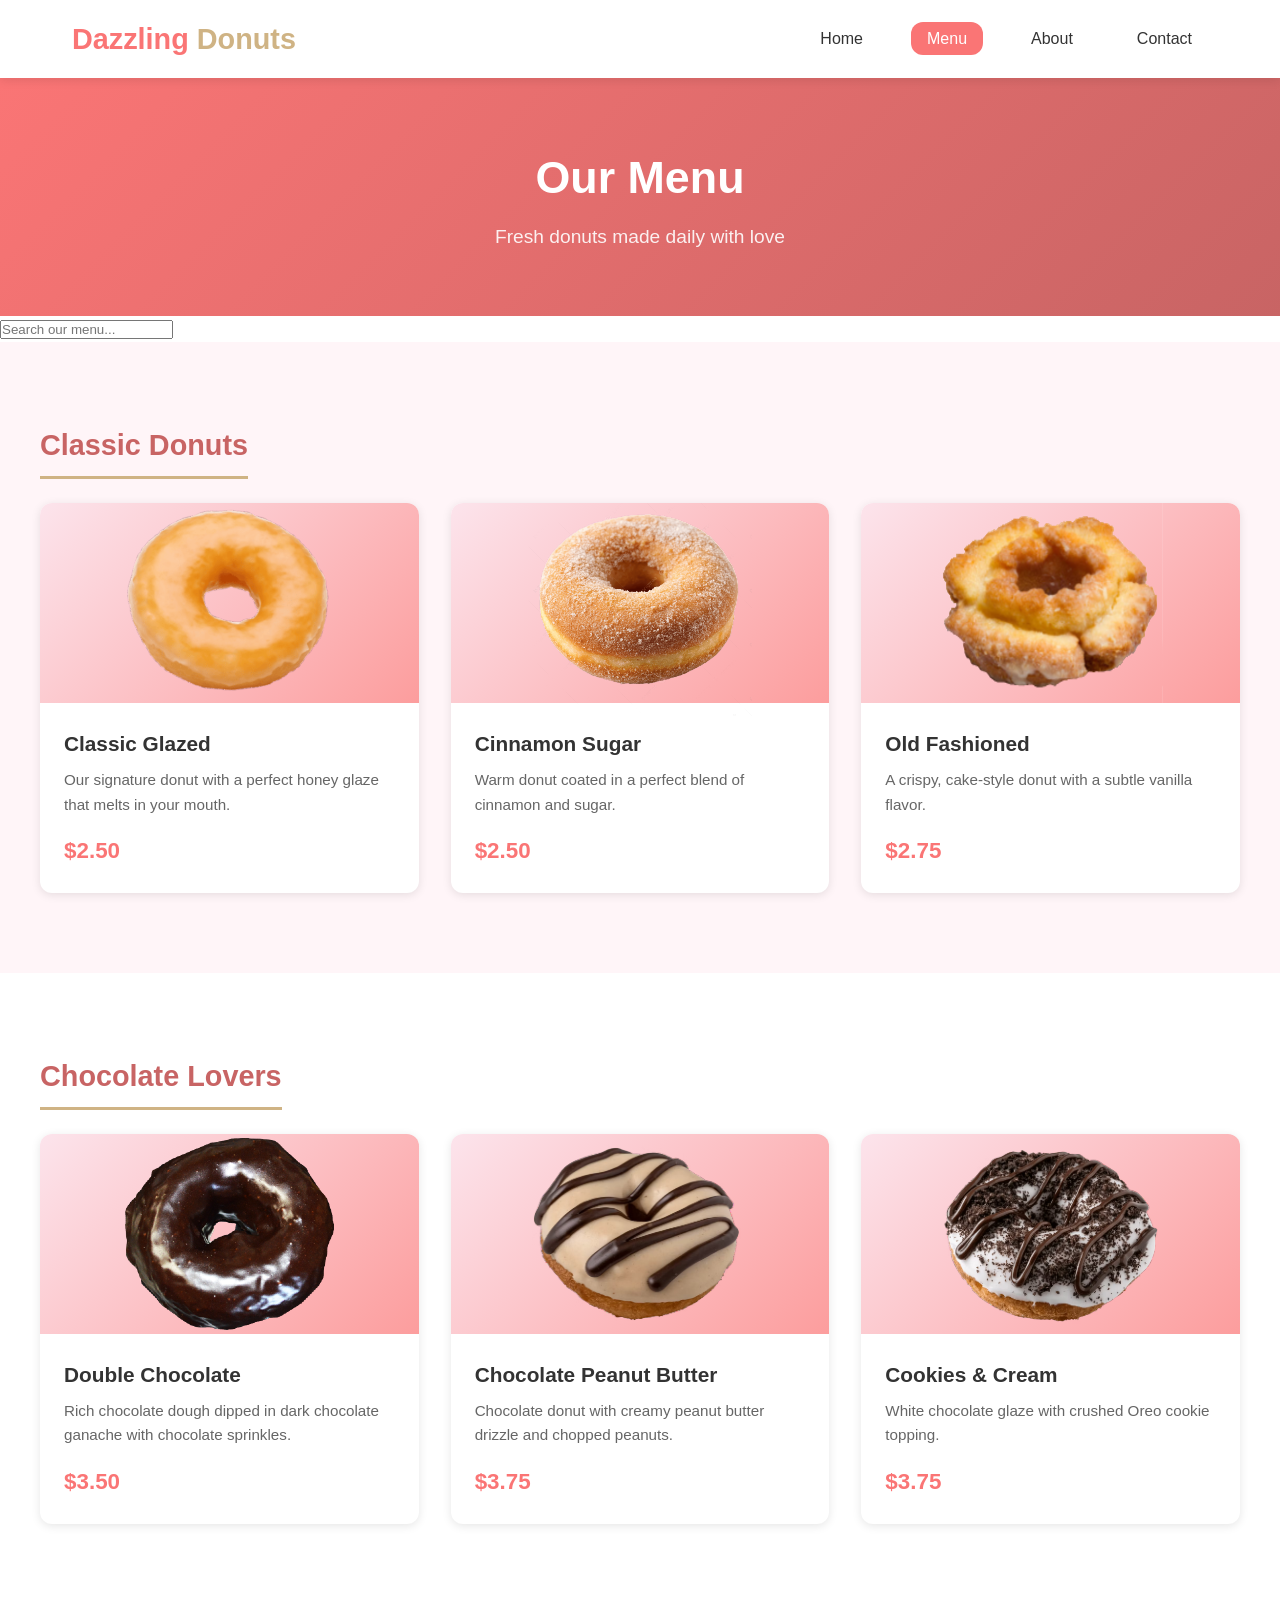
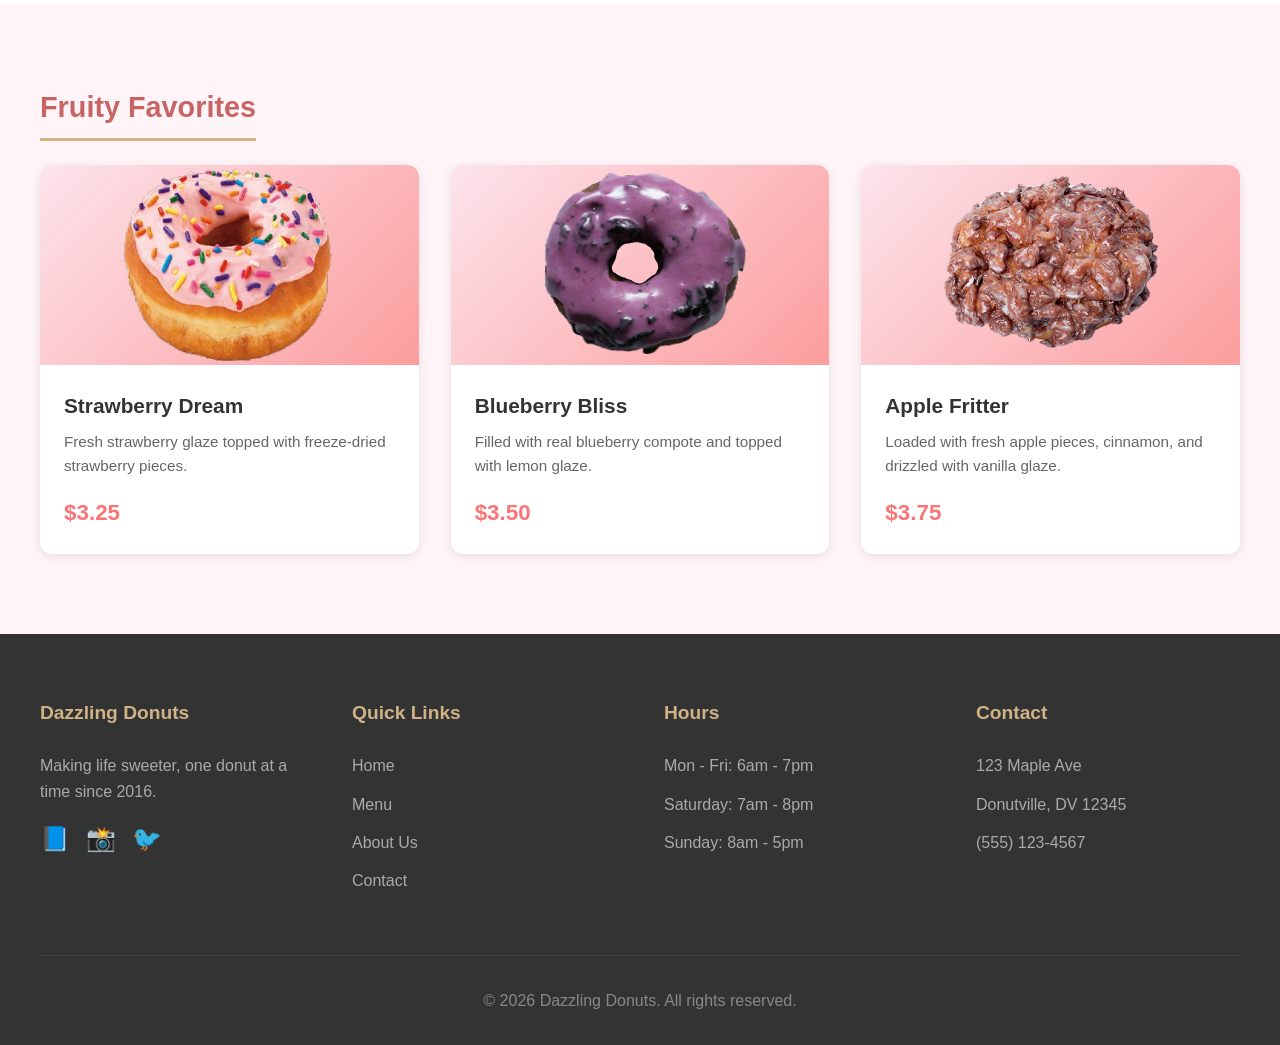
==== menu.html @ e4039db3 "Add search input bar to menu page between header and categories Co-authored-by: TybeeS <197638832+Ty" ====
<!DOCTYPE html>
<html lang="en">
<head>
  <meta charset="UTF-8">
  <meta name="viewport" content="width=device-width, initial-scale=1.0">
  <meta name="description" content="Explore our delicious menu of fresh, handcrafted donuts at Dazzling Donuts.">
  <title>Menu | Dazzling Donuts</title>
  <link rel="stylesheet" href="styles.css">
</head>
<body>
  <!-- Navigation -->
  <nav class="navbar">
    <div class="nav-container">
      <a href="index.html" class="logo">Dazzling <span>Donuts</span></a>
      <ul class="nav-links">
        <li><a href="index.html">Home</a></li>
        <li><a href="menu.html" class="active">Menu</a></li>
        <li><a href="about.html">About</a></li>
        <li><a href="contact.html">Contact</a></li>
      </ul>
      <div class="mobile-menu-btn" onclick="toggleMenu()">
        <span></span>
        <span></span>
        <span></span>
      </div>
    </div>
  </nav>

  <!-- Page Header -->
  <section class="page-header">
    <h1>Our Menu</h1>
    <p>Fresh donuts made daily with love</p>
  </section>

  <!-- Search Bar -->
  <div class="search-bar-container">
    <input type="search" id="search-input" class="search-input" placeholder="Search our menu..." aria-label="Search our menu">
  </div>

  <!-- Classic Donuts -->
  <section class="section section-light">
    <div class="container">
      <div class="menu-category">
        <h2 class="category-title">Classic Donuts</h2>
        <div class="menu-grid">
          <div class="menu-item">
            <div class="menu-image"><img src="img/glazed.png" alt="Classic Glazed Donut"></div>
            <div class="menu-content">
              <h3>Classic Glazed</h3>
              <p>Our signature donut with a perfect honey glaze that melts in your mouth.</p>
              <span class="menu-price">$2.50</span>
            </div>
          </div>
          <div class="menu-item">
            <div class="menu-image"><img src="img/cinnamon-sugar.png" alt="Cinnamon Sugar Donut"></div>
            <div class="menu-content">
              <h3>Cinnamon Sugar</h3>
              <p>Warm donut coated in a perfect blend of cinnamon and sugar.</p>
              <span class="menu-price">$2.50</span>
            </div>
          </div>
          <div class="menu-item">
            <div class="menu-image"><img src="img/old-fashioned.png" alt="Old Fashioned Donut"></div>
            <div class="menu-content">
              <h3>Old Fashioned</h3>
              <p>A crispy, cake-style donut with a subtle vanilla flavor.</p>
              <span class="menu-price">$2.75</span>
            </div>
          </div>
        </div>
      </div>
    </section>

      <!-- Chocolate Lovers -->
    <section class="section">
      <div class="container">
        <div class="menu-category">
          <h2 class="category-title">Chocolate Lovers</h2>
          <div class="menu-grid">
            <div class="menu-item">
              <div class="menu-image"><img src="img/double-chocolate.png" alt="Double Chocolate Donut"></div>
              <div class="menu-content">
                <h3>Double Chocolate</h3>
                <p>Rich chocolate dough dipped in dark chocolate ganache with chocolate sprinkles.</p>
                <span class="menu-price">$3.50</span>
              </div>
            </div>
            <div class="menu-item">
              <div class="menu-image"><img src="img/chocolate-pb.png" alt="Chocolate Peanut Butter Donut"></div>
              <div class="menu-content">
                <h3>Chocolate Peanut Butter</h3>
                <p>Chocolate donut with creamy peanut butter drizzle and chopped peanuts.</p>
                <span class="menu-price">$3.75</span>
              </div>
            </div>
            <div class="menu-item">
              <div class="menu-image"><img src="img/cookies-cream.png" alt="Cookies and Cream Donut"></div>
              <div class="menu-content">
                <h3>Cookies & Cream</h3>
                <p>White chocolate glaze with crushed Oreo cookie topping.</p>
                <span class="menu-price">$3.75</span>
              </div>
            </div>
          </div>
        </div>
      </div>
    </section>

      <!-- Fruity Favorites -->
      <section class="section section-light">
        <div class="container">
        <div class="menu-category">
          <h2 class="category-title">Fruity Favorites</h2>
          <div class="menu-grid">
            <div class="menu-item">
              <div class="menu-image"><img src="img/strawberry-dream.png" alt="Strawberry Dream Donut"></div>
              <div class="menu-content">
                <h3>Strawberry Dream</h3>
                <p>Fresh strawberry glaze topped with freeze-dried strawberry pieces.</p>
                <span class="menu-price">$3.25</span>
              </div>
            </div>
            <div class="menu-item">
              <div class="menu-image"><img src="img/blueberry.png" alt="Blueberry Bliss Donut"></div>
              <div class="menu-content">
                <h3>Blueberry Bliss</h3>
                <p>Filled with real blueberry compote and topped with lemon glaze.</p>
                <span class="menu-price">$3.50</span>
              </div>
            </div>
            <div class="menu-item">
              <div class="menu-image"><img src="img/apple-fritter.png" alt="Apple Fritter"></div>
              <div class="menu-content">
                <h3>Apple Fritter</h3>
                <p>Loaded with fresh apple pieces, cinnamon, and drizzled with vanilla glaze.</p>
                <span class="menu-price">$3.75</span>
              </div>
            </div>
          </div>
      </div>
    </div>
  </section>


  <!-- Footer -->
  <footer class="footer">
    <div class="footer-content">
      <div class="footer-section">
        <h3>Dazzling Donuts</h3>
        <p>Making life sweeter, one donut at a time since 2016.</p>
        <div class="social-links">
          <a href="#">📘</a>
          <a href="#">📸</a>
          <a href="#">🐦</a>
        </div>
      </div>
      <div class="footer-section">
        <h3>Quick Links</h3>
        <a href="index.html">Home</a>
        <a href="menu.html">Menu</a>
        <a href="about.html">About Us</a>
        <a href="contact.html">Contact</a>
      </div>
      <div class="footer-section">
        <h3>Hours</h3>
        <p>Mon - Fri: 6am - 7pm</p>
        <p>Saturday: 7am - 8pm</p>
        <p>Sunday: 8am - 5pm</p>
      </div>
      <div class="footer-section">
        <h3>Contact</h3>
        <p>123 Maple Ave</p>
        <p>Donutville, DV 12345</p>
        <p>(555) 123-4567</p>
      </div>
    </div>
    <div class="footer-bottom">
      <p>&copy; 2026 Dazzling Donuts. All rights reserved.</p>
    </div>
  </footer>

  <script>
    function toggleMenu() {
      document.querySelector('.nav-links').classList.toggle('active');
    }
  </script>
</body>
</html>
---- styles.css ----
/* Dazzling Donuts - Modern Responsive Styles */

/* CSS Variables */
:root {
  --primary-color: #FA7575;
  --primary-dark: #C76161fa;
  --secondary-color: #CFB384;
  --text-dark: #333;
  --text-light: #666;
  --bg-light: #fff5f8;
  --white: #ffffff;
  --shadow: 0 2px 10px rgba(0, 0, 0, 0.1);
  --shadow-hover: 0 4px 20px rgba(0, 0, 0, 0.15);
  --border-radius: 12px;
  --transition: all 0.3s ease;
}

/* Reset & Base */
* {
  margin: 0;
  padding: 0;
  box-sizing: border-box;
}

html {
  scroll-behavior: smooth;
}

body {
  font-family: 'Segoe UI', Tahoma, Geneva, Verdana, sans-serif;
  line-height: 1.6;
  color: var(--text-dark);
  background-color: var(--white);
}

a {
  text-decoration: none;
  color: inherit;
}

ul {
  list-style: none;
}

img {
  max-width: 100%;
  height: auto;
}

/* Navigation */
.navbar {
  background: var(--white);
  box-shadow: var(--shadow);
  position: sticky;
  top: 0;
  z-index: 1000;
}

.nav-container {
  max-width: 1200px;
  margin: 0 auto;
  padding: 1rem 2rem;
  display: flex;
  justify-content: space-between;
  align-items: center;
}

.logo {
  font-size: 1.8rem;
  font-weight: 700;
  color: var(--primary-color);
}

.logo span {
  color: var(--secondary-color);
}

.nav-links {
  display: flex;
  gap: 2rem;
}

.nav-links a {
  font-weight: 500;
  padding: 0.5rem 1rem;
  border-radius: var(--border-radius);
  transition: var(--transition);
}

.nav-links a:hover,
.nav-links a.active {
  background: var(--primary-color);
  color: var(--white);
}

.mobile-menu-btn {
  display: none;
  flex-direction: column;
  gap: 5px;
  cursor: pointer;
  padding: 5px;
}

.mobile-menu-btn span {
  width: 25px;
  height: 3px;
  background: var(--primary-color);
  border-radius: 2px;
  transition: var(--transition);
}

/* Hero Section */
.hero {
  background: linear-gradient(rgba(0, 0, 0, 0.5), rgba(0, 0, 0, 0.5)), url('img/new_donuts.png');
  background-size: cover;
  background-position: center;
  background-repeat: no-repeat;
  color: var(--white);
  padding: 8rem 2rem;
  text-align: center;
}

.hero h1 {
  font-size: 3.5rem;
  margin-bottom: 1rem;
  text-shadow: 2px 2px 4px rgba(0, 0, 0, 0.2);
}

.hero p {
  font-size: 1.3rem;
  max-width: 600px;
  margin: 0 auto 2rem;
  opacity: 0.95;
}

.btn {
  display: inline-block;
  padding: 1rem 2.5rem;
  border-radius: 50px;
  font-weight: 600;
  font-size: 1.1rem;
  transition: var(--transition);
  cursor: pointer;
  border: none;
}

.btn-primary {
  background: var(--primary-color);
  color: var(--white);
}

.btn-primary:hover {
  background: var(--primary-dark);
  transform: translateY(-2px);
}

.btn-secondary {
  background: var(--white);
  color: var(--primary-color);
}

.btn-secondary:hover {
  background: var(--bg-light);
  transform: translateY(-2px);
}

/* Page Header */
.page-header {
  background: linear-gradient(135deg, var(--primary-color), var(--primary-dark));
  color: var(--white);
  padding: 4rem 2rem;
  text-align: center;
}

.page-header h1 {
  font-size: 2.8rem;
  margin-bottom: 0.5rem;
}

.page-header p {
  font-size: 1.2rem;
  opacity: 0.9;
}

/* Sections */
.section {
  padding: 5rem 2rem;
}

.section-light {
  background: var(--bg-light);
}

.container {
  max-width: 1200px;
  margin: 0 auto;
}

.section-title {
  text-align: center;
  margin-bottom: 3rem;
}

.section-title h2 {
  font-size: 2.5rem;
  color: var(--primary-color);
  margin-bottom: 0.5rem;
}

.section-title p {
  color: var(--text-light);
  font-size: 1.1rem;
}

/* Feature Cards */
.features-grid {
  display: grid;
  grid-template-columns: repeat(auto-fit, minmax(280px, 1fr));
  gap: 2rem;
}

.feature-card {
  background: var(--white);
  padding: 2.5rem;
  border-radius: var(--border-radius);
  box-shadow: var(--shadow);
  text-align: center;
  transition: var(--transition);
}

.feature-card:hover {
  transform: translateY(-5px);
  box-shadow: var(--shadow-hover);
}

.feature-icon {
  font-size: 3rem;
  margin-bottom: 1rem;
}

.feature-card h3 {
  color: var(--primary-color);
  margin-bottom: 1rem;
  font-size: 1.4rem;
}

.feature-card p {
  color: var(--text-light);
}

/* Menu Grid */
.menu-grid {
  display: grid;
  grid-template-columns: repeat(auto-fit, minmax(300px, 1fr));
  gap: 2rem;
}

.menu-item {
  background: var(--white);
  border-radius: var(--border-radius);
  box-shadow: var(--shadow);
  overflow: hidden;
  transition: var(--transition);
}

.menu-item:hover {
  transform: translateY(-5px);
  box-shadow: var(--shadow-hover);
}

.menu-image {
  height: 200px;
  background: linear-gradient(135deg, #fce4ec, #FC9D9D);
  display: flex;
  align-items: center;
  justify-content: center;
  font-size: 4rem;
}

.menu-content {
  padding: 1.5rem;
}

.menu-content h3 {
  color: var(--text-dark);
  margin-bottom: 0.5rem;
  font-size: 1.3rem;
}

.menu-content p {
  color: var(--text-light);
  margin-bottom: 1rem;
  font-size: 0.95rem;
}

.menu-price {
  font-size: 1.4rem;
  font-weight: 700;
  color: var(--primary-color);
}

/* Menu Categories */
.menu-category {
  margin-bottom: 4rem;
}

.menu-category:last-child {
  margin-bottom: 0;
}

.category-title {
  font-size: 1.8rem;
  color: var(--primary-dark);
  margin-bottom: 1.5rem;
  padding-bottom: 0.5rem;
  border-bottom: 3px solid var(--secondary-color);
  display: inline-block;
}

/* About Content */
.about-content {
  display: grid;
  grid-template-columns: 1fr 1fr;
  gap: 4rem;
  align-items: center;
}

.about-text h2 {
  font-size: 2rem;
  color: var(--primary-color);
  margin-bottom: 1.5rem;
}

.about-text p {
  color: var(--text-light);
  margin-bottom: 1rem;
  line-height: 1.8;
}

.about-image {
  border-radius: var(--border-radius);
  height: 400px;
  overflow: hidden;
}

.about-image img {
  width: 100%;
  height: 100%;
  object-fit: cover;
}

/* Team Section */
.team-grid {
  display: grid;
  grid-template-columns: repeat(auto-fit, minmax(250px, 1fr));
  gap: 2rem;
}

.team-member {
  text-align: center;
  background: var(--white);
  padding: 2rem;
  border-radius: var(--border-radius);
  box-shadow: var(--shadow);
}

.team-avatar {
  width: 120px;
  height: 120px;
  background: linear-gradient(135deg, var(--primary-color), var(--secondary-color));
  border-radius: 50%;
  margin: 0 auto 1rem;
  display: flex;
  align-items: center;
  justify-content: center;
  font-size: 3rem;
}

.team-member h3 {
  color: var(--text-dark);
  margin-bottom: 0.3rem;
}

.team-member .role {
  color: var(--primary-color);
  font-weight: 500;
}

/* Contact Section */
.contact-grid {
  display: grid;
  grid-template-columns: 1fr 1fr;
  gap: 4rem;
}

.contact-form {
  background: var(--white);
  padding: 2.5rem;
  border-radius: var(--border-radius);
  box-shadow: var(--shadow);
}

.form-group {
  margin-bottom: 1.5rem;
}

.form-group label {
  display: block;
  margin-bottom: 0.5rem;
  font-weight: 500;
  color: var(--text-dark);
}

.form-group input,
.form-group textarea {
  width: 100%;
  padding: 1rem;
  border: 2px solid #eee;
  border-radius: 8px;
  font-size: 1rem;
  font-family: inherit;
  transition: var(--transition);
}

.form-group input:focus,
.form-group textarea:focus {
  outline: none;
  border-color: var(--primary-color);
}

.form-group textarea {
  resize: vertical;
  min-height: 150px;
}

.contact-info {
  padding: 2rem 0;
}

.contact-info h2 {
  font-size: 2rem;
  color: var(--primary-color);
  margin-bottom: 2rem;
}

.info-item {
  display: flex;
  align-items: flex-start;
  gap: 1rem;
  margin-bottom: 2rem;
}

.info-icon {
  font-size: 1.5rem;
  background: var(--bg-light);
  padding: 1rem;
  border-radius: 50%;
}

.info-item h3 {
  color: var(--text-dark);
  margin-bottom: 0.3rem;
}

.info-item p {
  color: var(--text-light);
}

/* Hours Table */
.hours-table {
  width: 100%;
  margin-top: 2rem;
}

.hours-table h3 {
  color: var(--primary-color);
  margin-bottom: 1rem;
}

.hours-table table {
  width: 100%;
  border-collapse: collapse;
}

.hours-table td {
  padding: 0.8rem 0;
  border-bottom: 1px solid #eee;
}

.hours-table td:last-child {
  text-align: right;
  color: var(--text-light);
}

/* Footer */
.footer {
  background: var(--text-dark);
  color: var(--white);
  padding: 4rem 2rem 2rem;
}

.footer-content {
  max-width: 1200px;
  margin: 0 auto;
  display: grid;
  grid-template-columns: repeat(auto-fit, minmax(200px, 1fr));
  gap: 3rem;
}

.footer-section h3 {
  color: var(--secondary-color);
  margin-bottom: 1.5rem;
  font-size: 1.2rem;
}

.footer-section p,
.footer-section a {
  color: #aaa;
  margin-bottom: 0.8rem;
  display: block;
}

.footer-section a:hover {
  color: var(--white);
}

.footer-bottom {
  max-width: 1200px;
  margin: 3rem auto 0;
  padding-top: 2rem;
  border-top: 1px solid #444;
  text-align: center;
  color: #888;
}

.social-links {
  display: flex;
  gap: 1rem;
  margin-top: 1rem;
}

.social-links a {
  font-size: 1.5rem;
  transition: var(--transition);
}

.social-links a:hover {
  transform: scale(1.2);
}

/* Responsive Design */
@media (max-width: 968px) {
  .about-content,
  .contact-grid {
    grid-template-columns: 1fr;
    gap: 2rem;
  }

  .about-image {
    height: 300px;
    order: -1;
  }
}

@media (max-width: 768px) {
  .nav-links {
    display: none;
    position: absolute;
    top: 100%;
    left: 0;
    right: 0;
    background: var(--white);
    flex-direction: column;
    padding: 0;
    box-shadow: var(--shadow);
    gap: 0;
    z-index: 999;
  }

  .nav-links.active {
    display: flex;
  }

  .nav-links li {
    width: 100%;
    border-bottom: 1px solid #eee;
  }

  .nav-links li:last-child {
    border-bottom: none;
  }

  .nav-links a {
    display: block;
    padding: 1rem 1.5rem;
    text-align: left;
    border-radius: 0;
  }

  .nav-links a:hover,
  .nav-links a.active {
    border-radius: 0;
  }

  .mobile-menu-btn {
    display: flex;
    z-index: 1000;
  }

  .hero h1 {
    font-size: 2.5rem;
  }

  .hero p {
    font-size: 1.1rem;
  }

  .page-header h1 {
    font-size: 2rem;
  }

  .section {
    padding: 3rem 1rem;
  }

  .section-title h2 {
    font-size: 2rem;
  }
}

@media (max-width: 480px) {
  .hero h1 {
    font-size: 2rem;
  }

  .btn {
    padding: 0.8rem 2rem;
    font-size: 1rem;
  }

  .feature-card,
  .contact-form {
    padding: 1.5rem;
  }
}
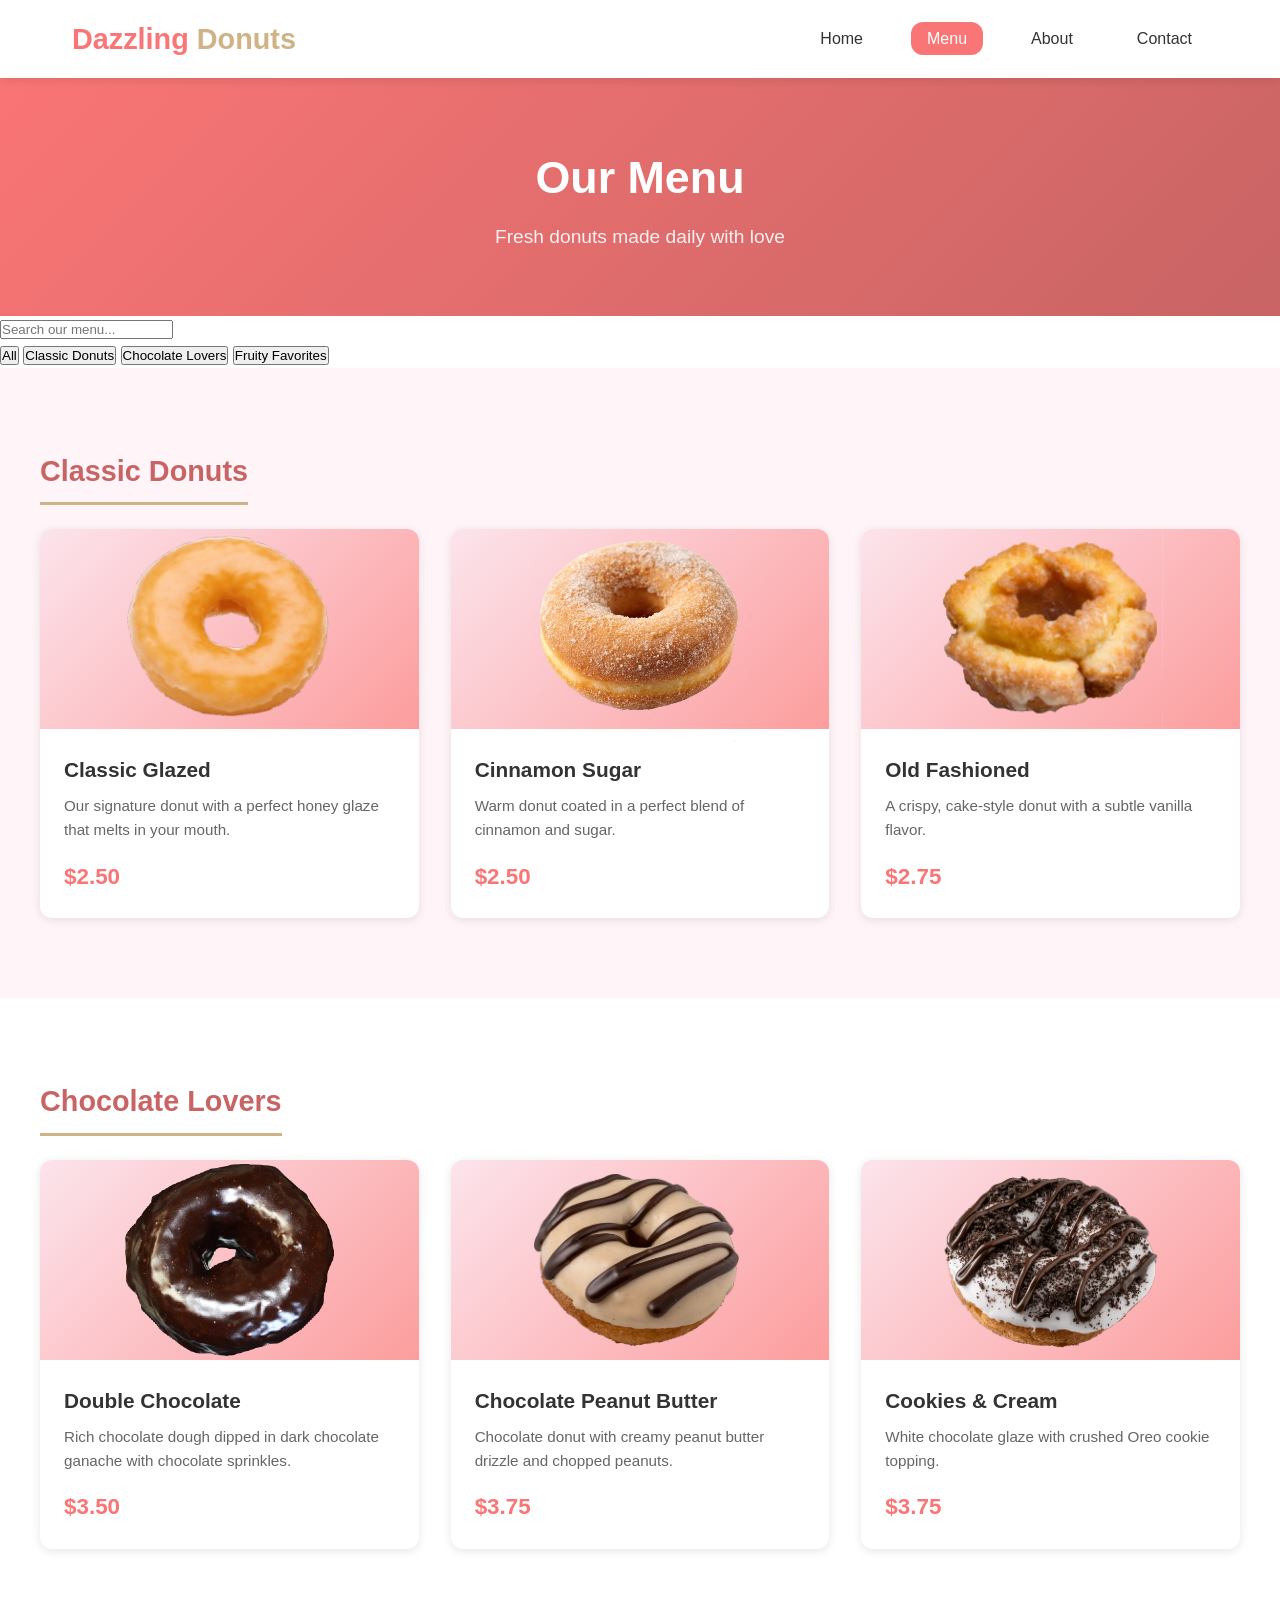
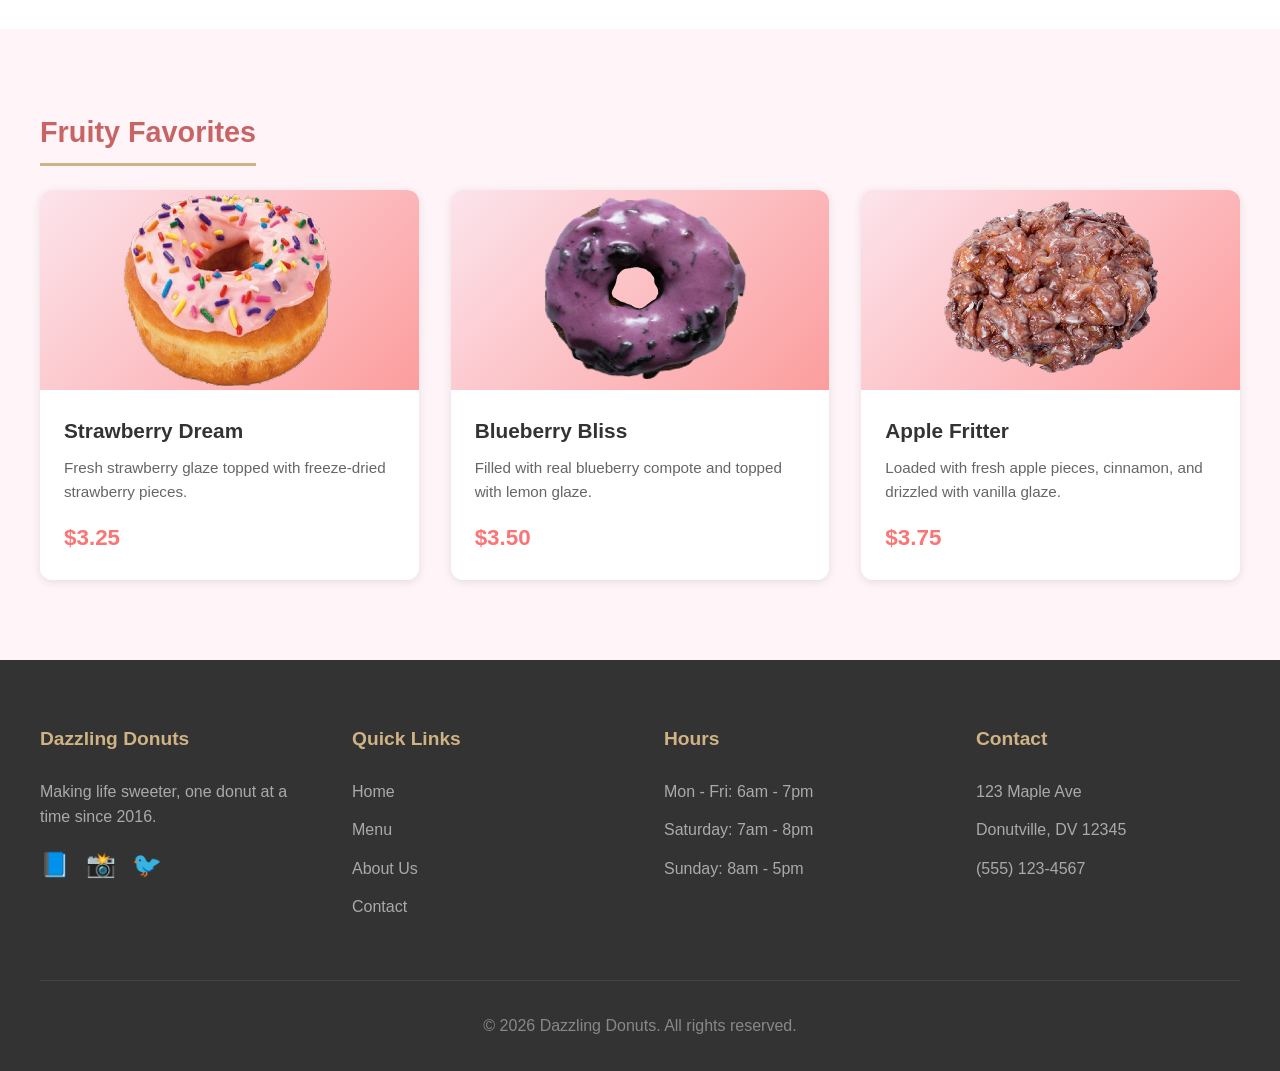
==== commit 8061efe1: "feat: add category filter buttons to menu.html (Step 2) Co-authored-by: TybeeS <197638832+TybeeS@use" ====
--- a/menu.html
+++ b/menu.html
@@ -35,6 +35,14 @@
   <!-- Search Bar -->
   <div class="search-bar-container">
     <input type="search" id="search-input" class="search-input" placeholder="Search our menu..." aria-label="Search our menu">
+  </div>
+
+  <!-- Category Filters -->
+  <div class="filter-buttons-container">
+    <button type="button" id="filter-all" class="filter-btn filter-btn-active" aria-pressed="true">All</button>
+    <button type="button" id="filter-classic" class="filter-btn" aria-pressed="false">Classic Donuts</button>
+    <button type="button" id="filter-chocolate" class="filter-btn" aria-pressed="false">Chocolate Lovers</button>
+    <button type="button" id="filter-fruity" class="filter-btn" aria-pressed="false">Fruity Favorites</button>
   </div>
 
   <!-- Classic Donuts -->
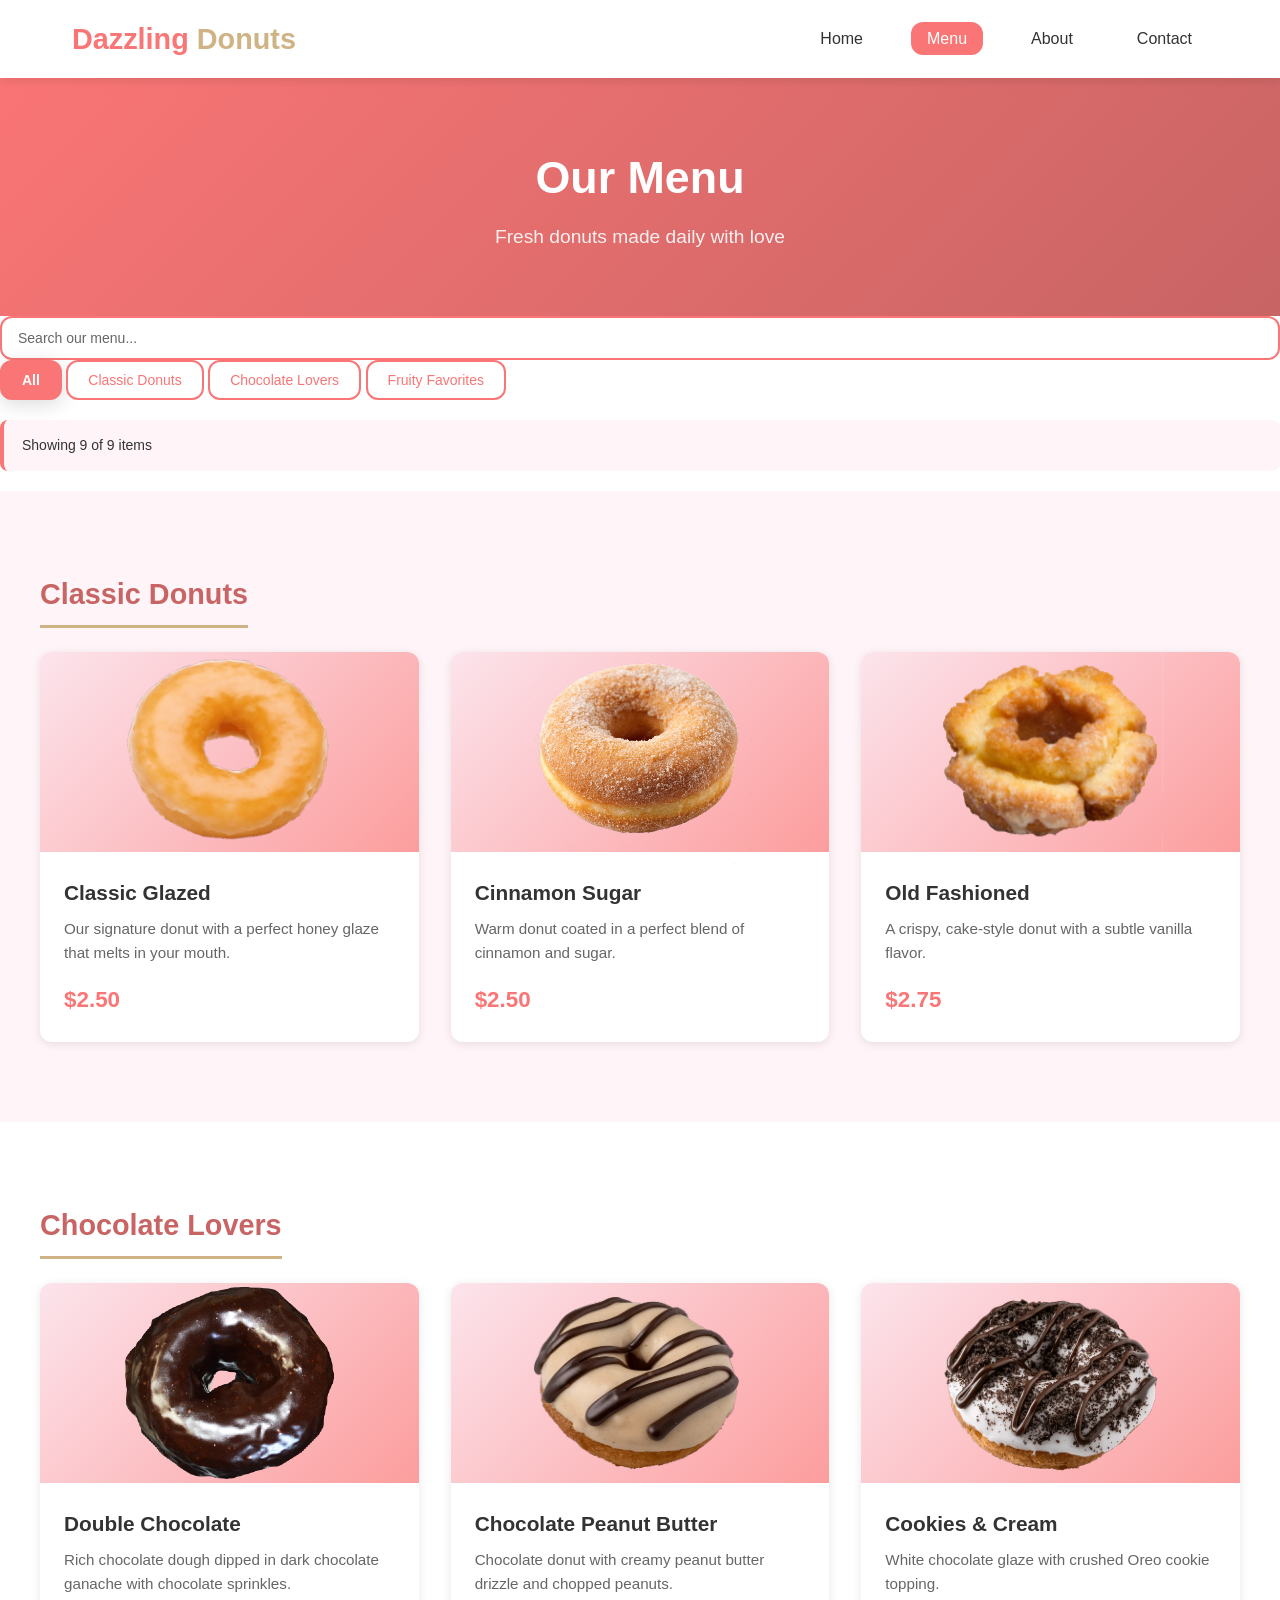
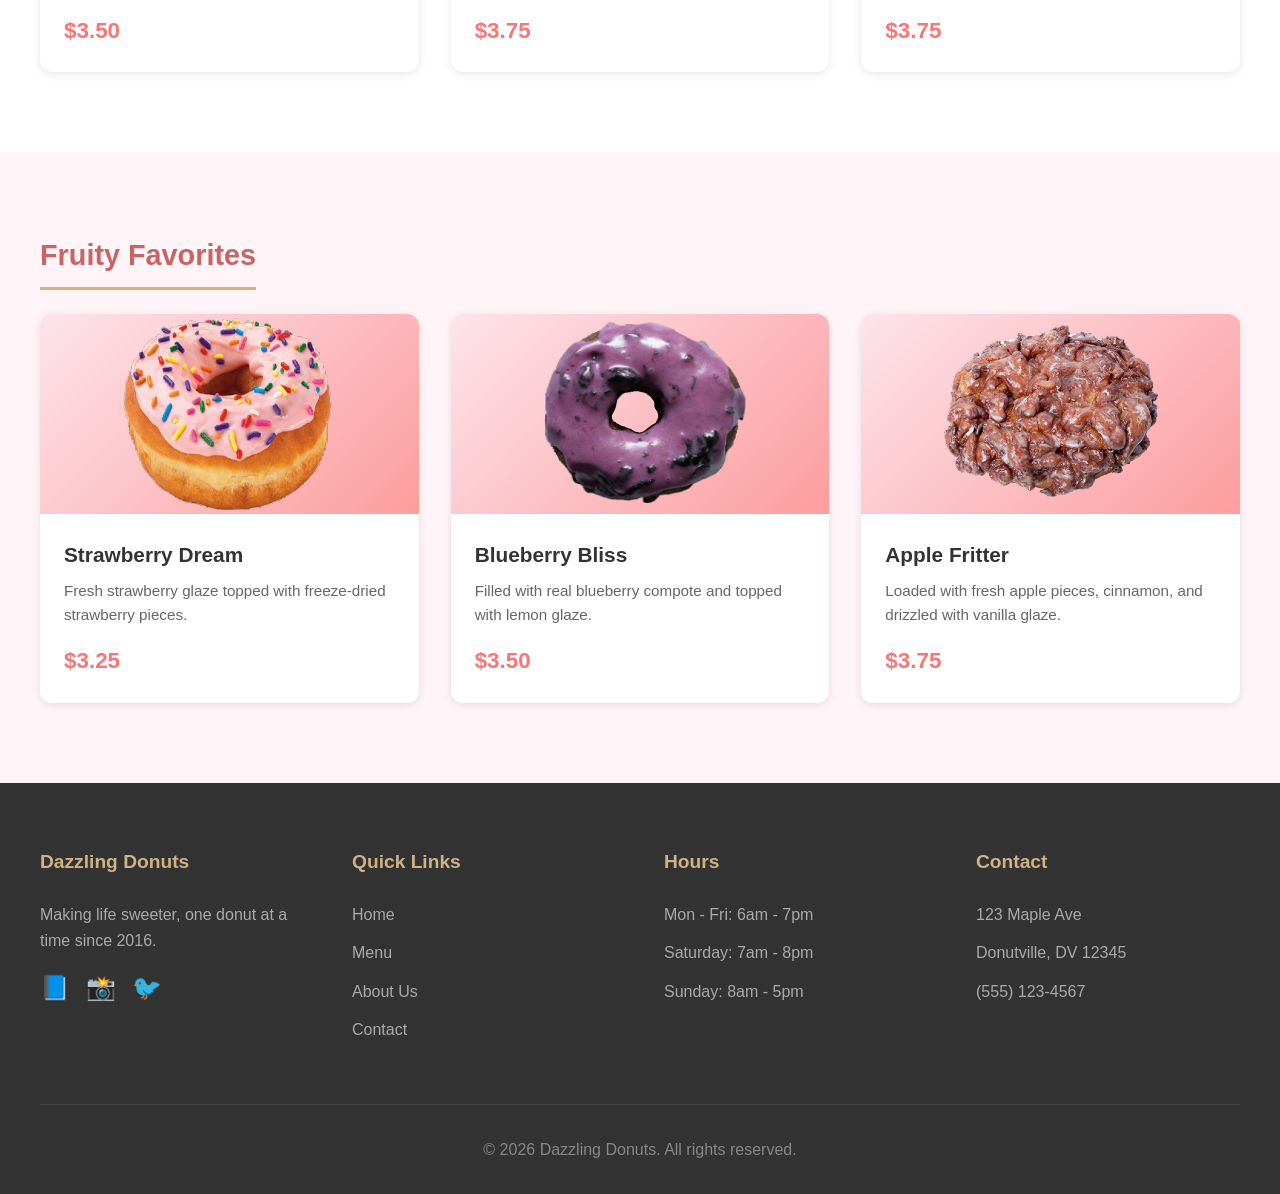
==== commit 8d75582b: "Add visual feedback CSS/HTML/JS for filter and search (Step 7) Co-authored-by: TybeeS <197638832+Tyb" ====
--- a/menu.html
+++ b/menu.html
@@ -37,12 +37,23 @@
     <input type="search" id="search-input" class="search-input" placeholder="Search our menu..." aria-label="Search our menu">
   </div>
 
-  <!-- Category Filters -->
-  <div class="filter-buttons-container">
-    <button type="button" id="filter-all" class="filter-btn filter-btn-active" aria-pressed="true">All</button>
-    <button type="button" id="filter-classic" class="filter-btn" aria-pressed="false">Classic Donuts</button>
-    <button type="button" id="filter-chocolate" class="filter-btn" aria-pressed="false">Chocolate Lovers</button>
-    <button type="button" id="filter-fruity" class="filter-btn" aria-pressed="false">Fruity Favorites</button>
+  <!-- Filter Buttons -->
+  <div class="filter-section">
+    <button type="button" id="filter-all" class="filter-btn is-active" data-category="all" aria-pressed="true" aria-label="Show all menu items">All</button>
+    <button type="button" id="filter-classic" class="filter-btn" data-category="classic" aria-pressed="false" aria-label="Show classic donuts">Classic Donuts</button>
+    <button type="button" id="filter-chocolate" class="filter-btn" data-category="chocolate" aria-pressed="false" aria-label="Show chocolate lovers donuts">Chocolate Lovers</button>
+    <button type="button" id="filter-fruity" class="filter-btn" data-category="fruity" aria-pressed="false" aria-label="Show fruity favorites donuts">Fruity Favorites</button>
+  </div>
+
+  <!-- Result count display with accessibility -->
+  <div class="result-count" id="result-count" aria-live="polite" aria-atomic="true">
+    Showing <span id="visible-count">0</span> of <span id="total-count">0</span> items
+  </div>
+
+  <!-- No results message -->
+  <div class="no-results" id="no-results" role="status" aria-live="assertive">
+    <h3>No results found</h3>
+    <p>Try adjusting your search or filter selections.</p>
   </div>
 
   <!-- Classic Donuts -->
@@ -51,7 +62,7 @@
       <div class="menu-category">
         <h2 class="category-title">Classic Donuts</h2>
         <div class="menu-grid">
-          <div class="menu-item">
+          <div class="menu-item" data-category="classic">
             <div class="menu-image"><img src="img/glazed.png" alt="Classic Glazed Donut"></div>
             <div class="menu-content">
               <h3>Classic Glazed</h3>
@@ -59,7 +70,7 @@
               <span class="menu-price">$2.50</span>
             </div>
           </div>
-          <div class="menu-item">
+          <div class="menu-item" data-category="classic">
             <div class="menu-image"><img src="img/cinnamon-sugar.png" alt="Cinnamon Sugar Donut"></div>
             <div class="menu-content">
               <h3>Cinnamon Sugar</h3>
@@ -67,7 +78,7 @@
               <span class="menu-price">$2.50</span>
             </div>
           </div>
-          <div class="menu-item">
+          <div class="menu-item" data-category="classic">
             <div class="menu-image"><img src="img/old-fashioned.png" alt="Old Fashioned Donut"></div>
             <div class="menu-content">
               <h3>Old Fashioned</h3>
@@ -85,7 +96,7 @@
         <div class="menu-category">
           <h2 class="category-title">Chocolate Lovers</h2>
           <div class="menu-grid">
-            <div class="menu-item">
+            <div class="menu-item" data-category="chocolate">
               <div class="menu-image"><img src="img/double-chocolate.png" alt="Double Chocolate Donut"></div>
               <div class="menu-content">
                 <h3>Double Chocolate</h3>
@@ -93,7 +104,7 @@
                 <span class="menu-price">$3.50</span>
               </div>
             </div>
-            <div class="menu-item">
+            <div class="menu-item" data-category="chocolate">
               <div class="menu-image"><img src="img/chocolate-pb.png" alt="Chocolate Peanut Butter Donut"></div>
               <div class="menu-content">
                 <h3>Chocolate Peanut Butter</h3>
@@ -101,7 +112,7 @@
                 <span class="menu-price">$3.75</span>
               </div>
             </div>
-            <div class="menu-item">
+            <div class="menu-item" data-category="chocolate">
               <div class="menu-image"><img src="img/cookies-cream.png" alt="Cookies and Cream Donut"></div>
               <div class="menu-content">
                 <h3>Cookies & Cream</h3>
@@ -120,7 +131,7 @@
         <div class="menu-category">
           <h2 class="category-title">Fruity Favorites</h2>
           <div class="menu-grid">
-            <div class="menu-item">
+            <div class="menu-item" data-category="fruity">
               <div class="menu-image"><img src="img/strawberry-dream.png" alt="Strawberry Dream Donut"></div>
               <div class="menu-content">
                 <h3>Strawberry Dream</h3>
@@ -128,7 +139,7 @@
                 <span class="menu-price">$3.25</span>
               </div>
             </div>
-            <div class="menu-item">
+            <div class="menu-item" data-category="fruity">
               <div class="menu-image"><img src="img/blueberry.png" alt="Blueberry Bliss Donut"></div>
               <div class="menu-content">
                 <h3>Blueberry Bliss</h3>
@@ -136,7 +147,7 @@
                 <span class="menu-price">$3.50</span>
               </div>
             </div>
-            <div class="menu-item">
+            <div class="menu-item" data-category="fruity">
               <div class="menu-image"><img src="img/apple-fritter.png" alt="Apple Fritter"></div>
               <div class="menu-content">
                 <h3>Apple Fritter</h3>
@@ -192,5 +203,6 @@
       document.querySelector('.nav-links').classList.toggle('active');
     }
   </script>
+  <script src="js/filter-search-integration.js"></script>
 </body>
 </html>
--- a/styles.css
+++ b/styles.css
@@ -628,6 +628,134 @@
   }
 }
 
+/* Utility */
+.hidden {
+  display: none;
+}
+
+/* Filter & Search Feedback Styles - Aligned with Dazzling Donuts Theme */
+
+/* Base button styles */
+.filter-btn {
+  border: 2px solid var(--primary-color);
+  padding: 10px 20px;
+  background-color: var(--white);
+  color: var(--primary-color);
+  border-radius: var(--border-radius);
+  cursor: pointer;
+  transition: var(--transition);
+  font-size: 14px;
+  font-weight: 500;
+}
+
+.filter-btn:hover {
+  background-color: var(--bg-light);
+  box-shadow: var(--shadow);
+}
+
+/* Active filter button state */
+.filter-btn.is-active {
+  background-color: var(--primary-color);
+  color: var(--white);
+  border-color: var(--primary-color);
+  font-weight: 600;
+  box-shadow: var(--shadow-hover);
+}
+
+.filter-btn.is-active:hover {
+  background-color: var(--primary-dark);
+  border-color: var(--primary-dark);
+}
+
+/* Base search input styles */
+#search-input {
+  border: 2px solid var(--primary-color);
+  padding: 12px 16px;
+  border-radius: var(--border-radius);
+  font-size: 14px;
+  font-family: inherit;
+  transition: var(--transition);
+  width: 100%;
+  box-sizing: border-box;
+}
+
+#search-input::placeholder {
+  color: var(--text-light);
+}
+
+#search-input:focus {
+  outline: none;
+  border-color: var(--primary-dark);
+  box-shadow: 0 0 0 4px rgba(250, 117, 117, 0.15);
+}
+
+/* Menu items - No transition on initial load */
+.menu-item {
+  opacity: 1;
+  transform: scale(1);
+}
+
+/* Add transition only when actively filtering/searching */
+.menu-item.transitioning {
+  transition: opacity 0.3s ease, transform 0.3s ease;
+}
+
+.menu-item.hidden {
+  display: block;
+  opacity: 0;
+  transform: scale(0.95);
+  pointer-events: none;
+  visibility: hidden;
+}
+
+/* Result count styling */
+.result-count {
+  padding: 14px 18px;
+  margin: 20px 0;
+  background-color: var(--bg-light);
+  border-left: 4px solid var(--primary-color);
+  border-radius: 8px;
+  font-size: 14px;
+  font-weight: 500;
+  color: var(--text-dark);
+  display: none;
+  transition: opacity 0.3s ease;
+}
+
+.result-count.visible {
+  display: block;
+}
+
+/* No results message */
+.no-results {
+  padding: 40px 24px;
+  text-align: center;
+  background-color: var(--bg-light);
+  border: 2px solid var(--secondary-color);
+  border-radius: var(--border-radius);
+  color: var(--text-dark);
+  display: none;
+  margin: 20px 0;
+  transition: opacity 0.3s ease;
+}
+
+.no-results.visible {
+  display: block;
+}
+
+.no-results h3 {
+  margin: 0 0 10px 0;
+  font-size: 18px;
+  font-weight: 600;
+  color: var(--primary-color);
+}
+
+.no-results p {
+  margin: 0;
+  font-size: 14px;
+  color: var(--text-light);
+}
+
 @media (max-width: 480px) {
   .hero h1 {
     font-size: 2rem;
